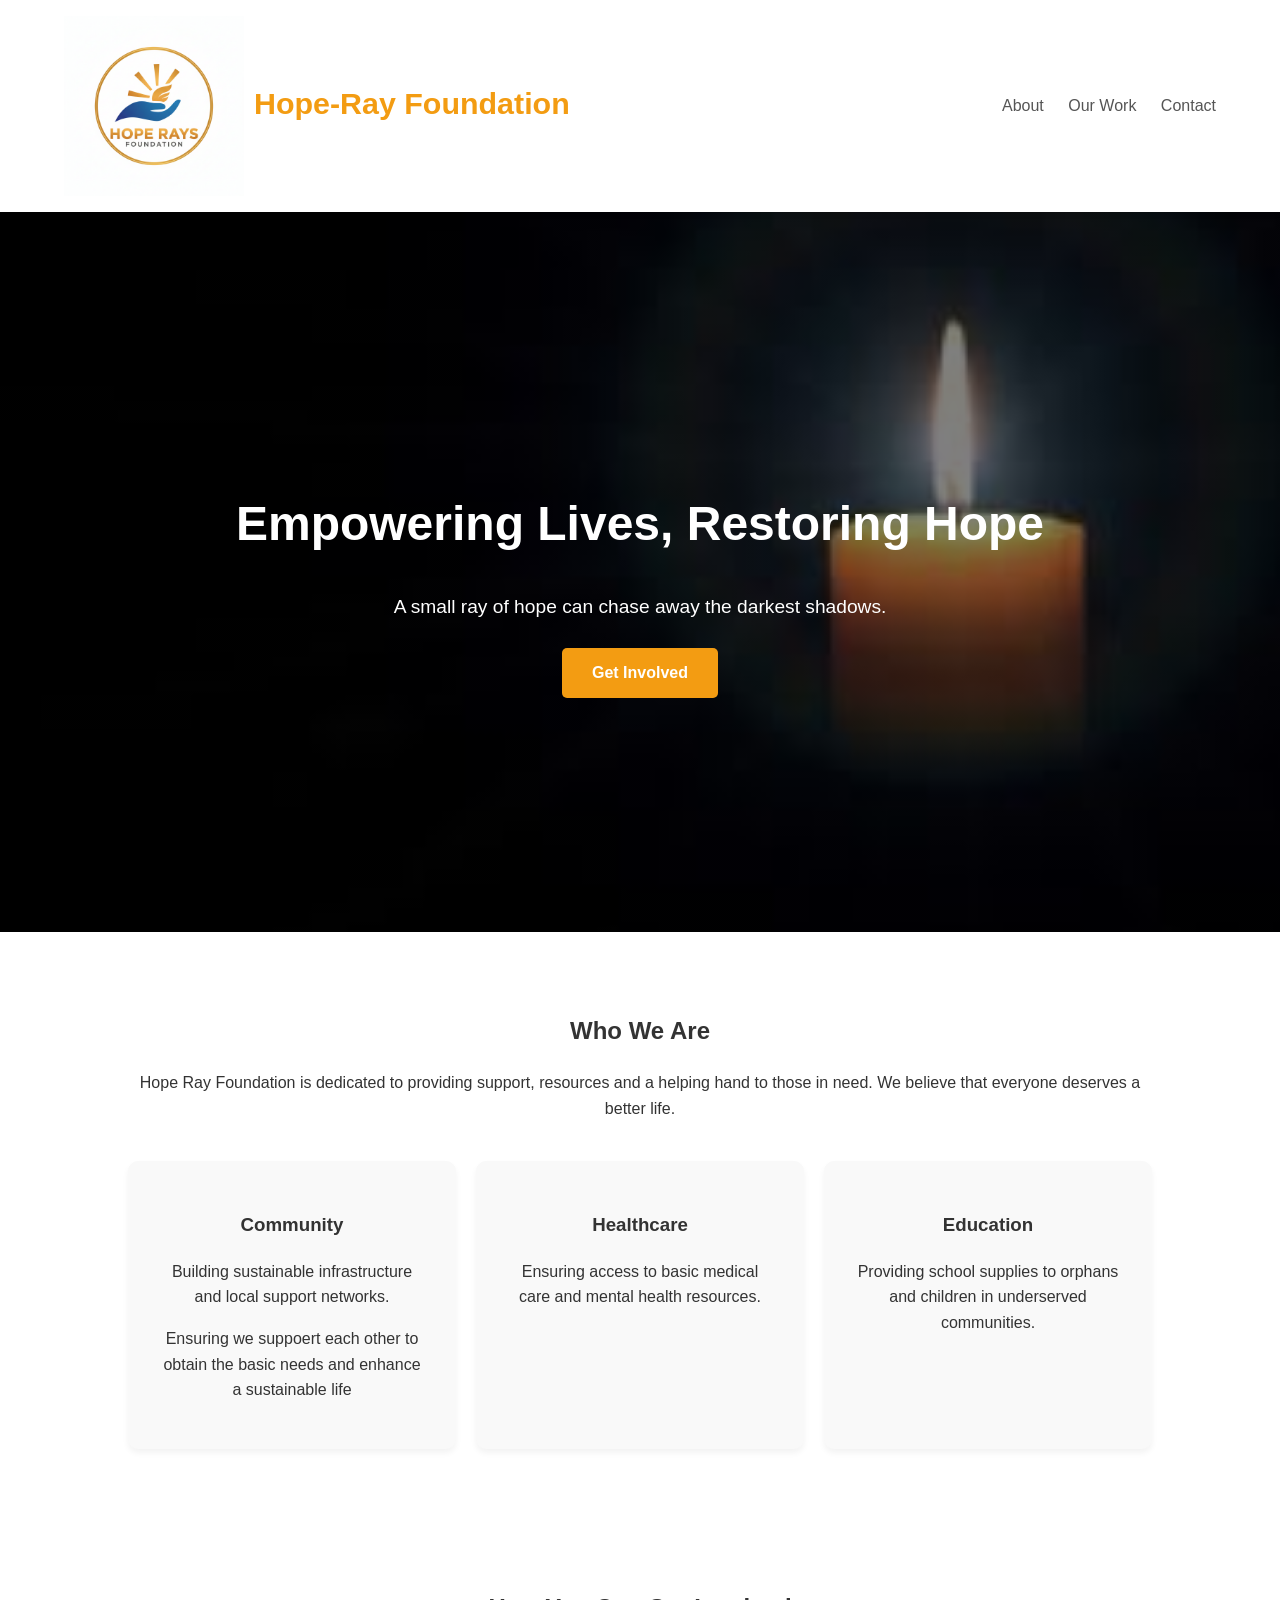
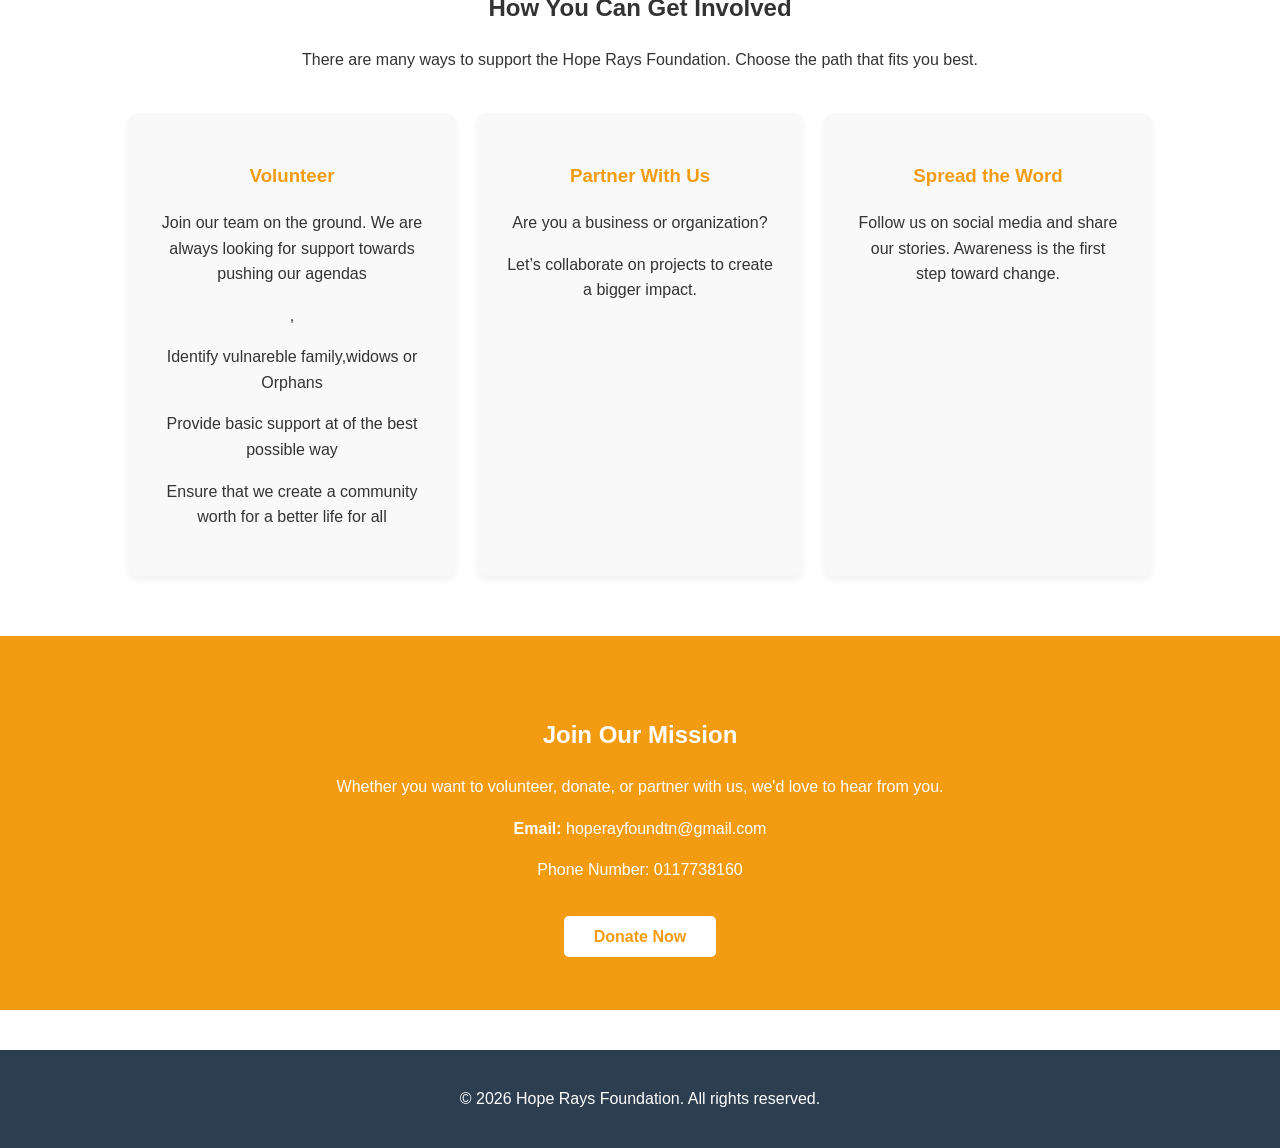
==== index.html @ 2abd7b2b "Rename index.html.html to index.html" ====
<!DOCTYPE html>
<html lang="en">

<head>
    <link rel="stylesheet" href="hope.css">
    <meta charset="UTF-8">
    <meta name="viewport" content="width=device-width, initial-scale=1.0">
    <title>

        </div>Hope-Rays Foundation | Lighting the Path Forward
    </title>

    <style>
        /* Basic Styling */
        body {
            font-family: 'Segoe UI', Tahoma, Geneva, Verdana, sans-serif;
            margin: 0;
            line-height: 1.6;
            color: #333;
            scroll-behavior: smooth;
        }

        /* Colors & Layout */
        header {
            background: #fff;
            padding: 1rem 5%;
            display: flex;
            justify-content: space-between;
            align-items: center;
            box-shadow: 0 2px 5px rgba(0, 0, 0, 0.1);
            position: sticky;
            top: 0;
            z-index: 1000;
        }

        .logo {
            font-size: 1.9rem;
            font-weight: bold;
            color: #f39c12;
            /* Golden Ray Color */
        }

        nav a {
            margin-left: 20px;
            text-decoration: none;
            color: #555;
            font-weight: 500;
        }

        /* Hero Section */
        .hero {
            background: linear-gradient(rgba(0, 0, 0, 0.5), rgba(0, 0, 0, 0.5)),
                url('[data-uri]') no-repeat center center/cover;
            height: 80vh;
            color: white;
            display: flex;
            flex-direction: column;
            justify-content: center;
            align-items: center;
            text-align: center;
            padding: 0 20px;
        }

        .hero h1 {
            font-size: 3rem;
            margin-bottom: 10px;
        }

        .hero p {
            font-size: 1.2rem;
            margin-bottom: 25px;
        }

        .btn {
            background: #f39c12;
            color: white;
            padding: 12px 30px;
            text-decoration: none;
            border-radius: 5px;
            font-weight: bold;
            transition: background 0.3s;
        }

        .btn:hover {
            background: #e67e22;
        }

        /* Sections */
        .container {
            padding: 60px 10%;
            text-align: center;
        }

        .grid {
            display: grid;
            grid-template-columns: repeat(auto-fit, minmax(250px, 1fr));
            gap: 20px;
            margin-top: 40px;
        }

        .card {
            padding: 30px;
            border-radius: 10px;
            background: #f9f9f9;
            box-shadow: 0 4px 6px rgba(0, 0, 0, 0.05);
        }

        footer {
            background: #2c3e50;
            color: white;
            text-align: center;
            padding: 20px;
            margin-top: 40px;
        }
    </style>
</head>

<body>

    <header>

        <div class="logo"><img src="logo.png"
                style="height: 180px; vertical-align: middle; margin-right: 10px;">Hope-Ray Foundation</div>
        <nav>
            <a href="#about">About</a>
            <a href="#mission">Our Work</a>
            <a href="#contact">Contact</a>
        </nav>
    </header>

    <section class="hero">
        <h1>Empowering Lives, Restoring Hope</h1>
        <p>A small ray of hope can chase away the darkest shadows.</p>
        <a href="#contact" class="btn">Get Involved</a>
    </section>

    <section id="about" class="container">
        <h2>Who We Are</h2>
        <p>Hope Ray Foundation is dedicated to providing support, resources and a helping hand to those in need. We
            believe that everyone deserves a better life.</p>

        <div class="grid">
            <div class="card">
                <h3>Community</h3>
                <p>Building sustainable infrastructure and local support networks.</p>
                <p>Ensuring we suppoert each other to obtain the basic needs and enhance a sustainable life</p>
            </div>
            <div class="card">
                <h3>Healthcare</h3>
                <p>Ensuring access to basic medical care and mental health resources.</p>
            </div>
            <div class="card">
                <h3>Education</h3>
                <p>Providing school supplies to orphans and children in underserved communities.</p>
            </div>
        </div>
    </section>
    <section id="mission" class="container" style="background: #fff;">
        <h2>How You Can Get Involved</h2>
        <p>There are many ways to support the Hope Rays Foundation. Choose the path that fits you best.</p>

        <div class="grid">
            <div class="card">
                <h3 style="color: #f39c12;">Volunteer</h3>
                <p>Join our team on the ground. We are always looking for support towards pushing our agendas</p>,
                <p>Identify vulnareble family,widows or Orphans </p>
                <P>Provide basic support at of the best possible way</p>
                <p>Ensure that we create a community worth for a better life for all</p>
            </div>
            <div class="card">
                <h3 style="color: #f39c12;">Partner With Us</h3>
                <p>Are you a business or organization?</p>
                <p>Let’s collaborate on projects to create a bigger impact.</p>
            </div>
            <div class="card">
                <h3 style="color: #f39c12;">Spread the Word</h3>
                <p>Follow us on social media and share our stories. Awareness is the first step toward change.</p>
            </div>
        </div>
    </section>

    </section>

    <section id="contact" class="container" style="background: #f39c12; color: white;">
        <h2>Join Our Mission</h2>
        <p>Whether you want to volunteer, donate, or partner with us, we'd love to hear from you.</p>
        <p><strong>Email:</strong> hoperayfoundtn@gmail.com</p>
        <p>Phone Number: 0117738160</p>

        <br>
        <a href="#" class="btn" style="background: white; color: #f39c12;">Donate Now</a>
    </section>


    <footer>
        <p>&copy; 2026 Hope Rays Foundation. All rights reserved.</p>
    </footer>

</body>

</html>
---- hope.css ----
.logo img. {
    height: 180px;
    width: auto;
    vertical-align: middle;
    margin-right: 15px;
}

.logo {
    font-size: 48px;
}
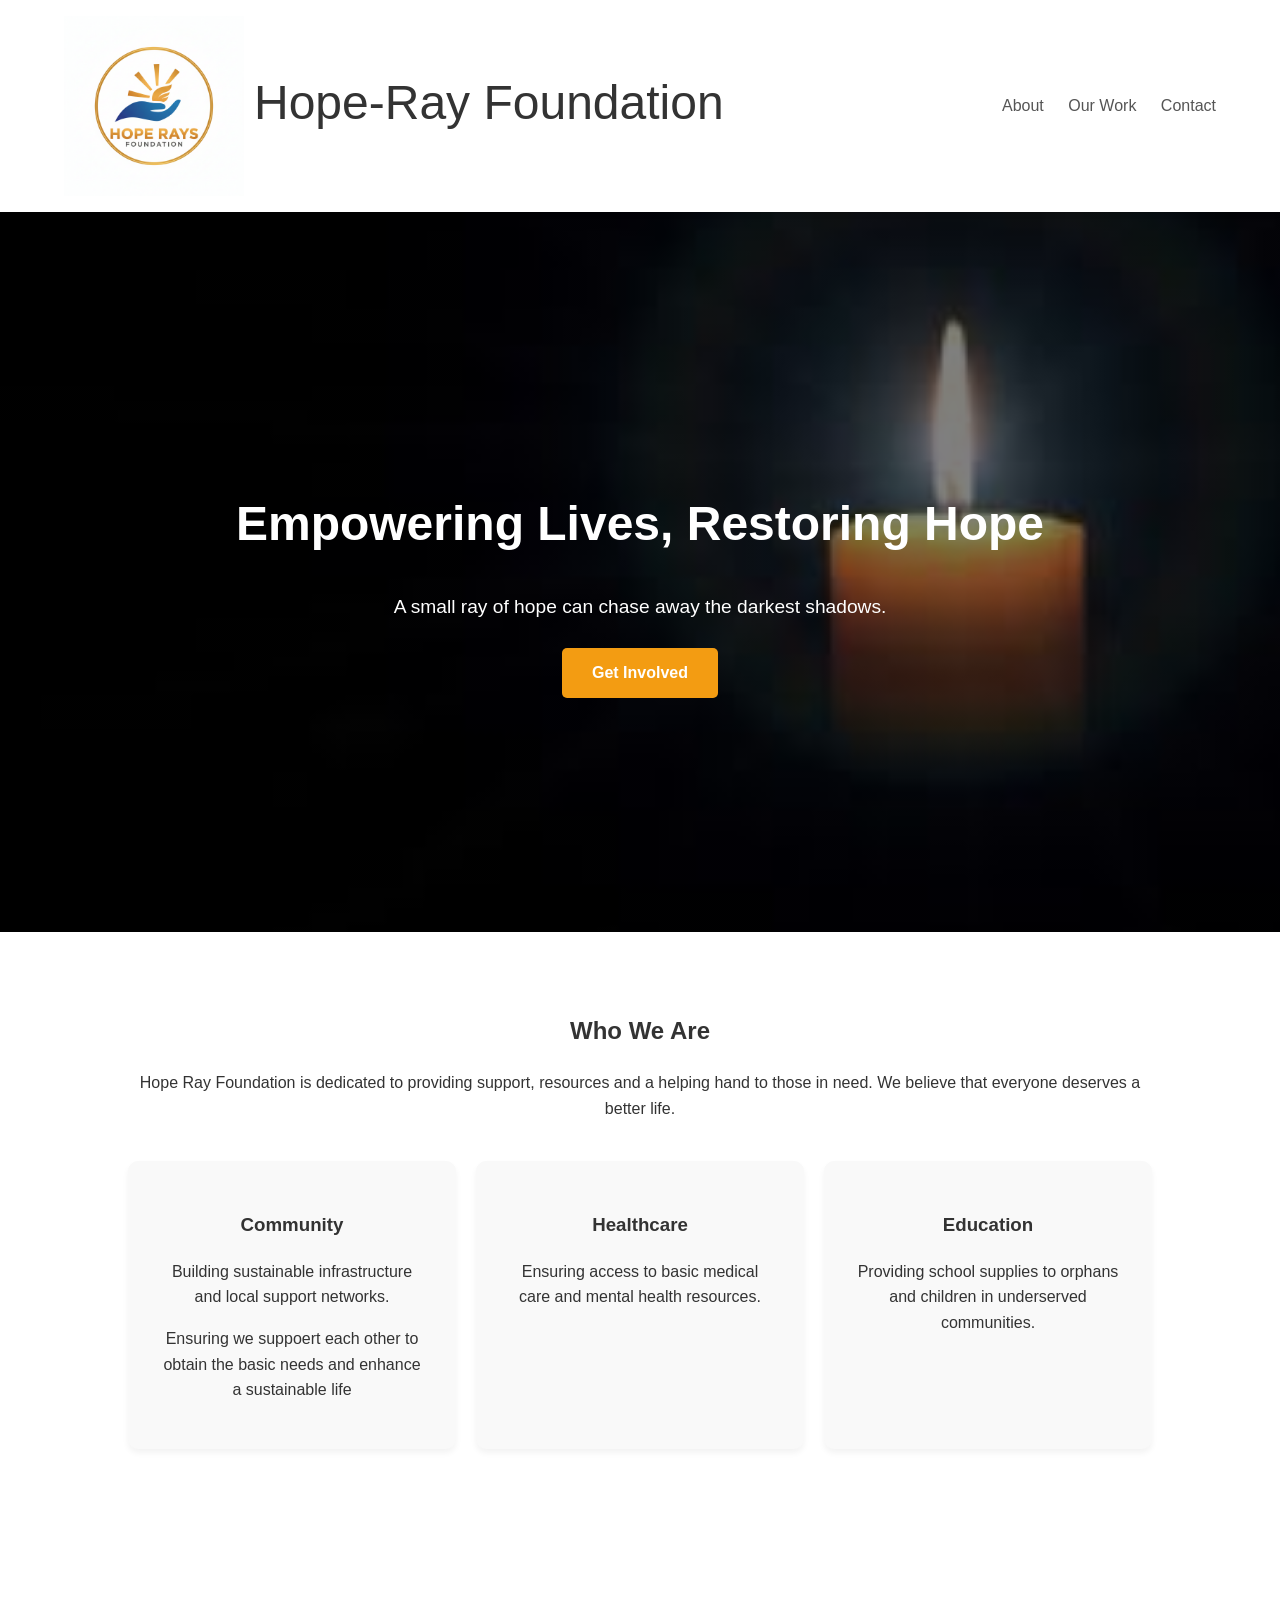
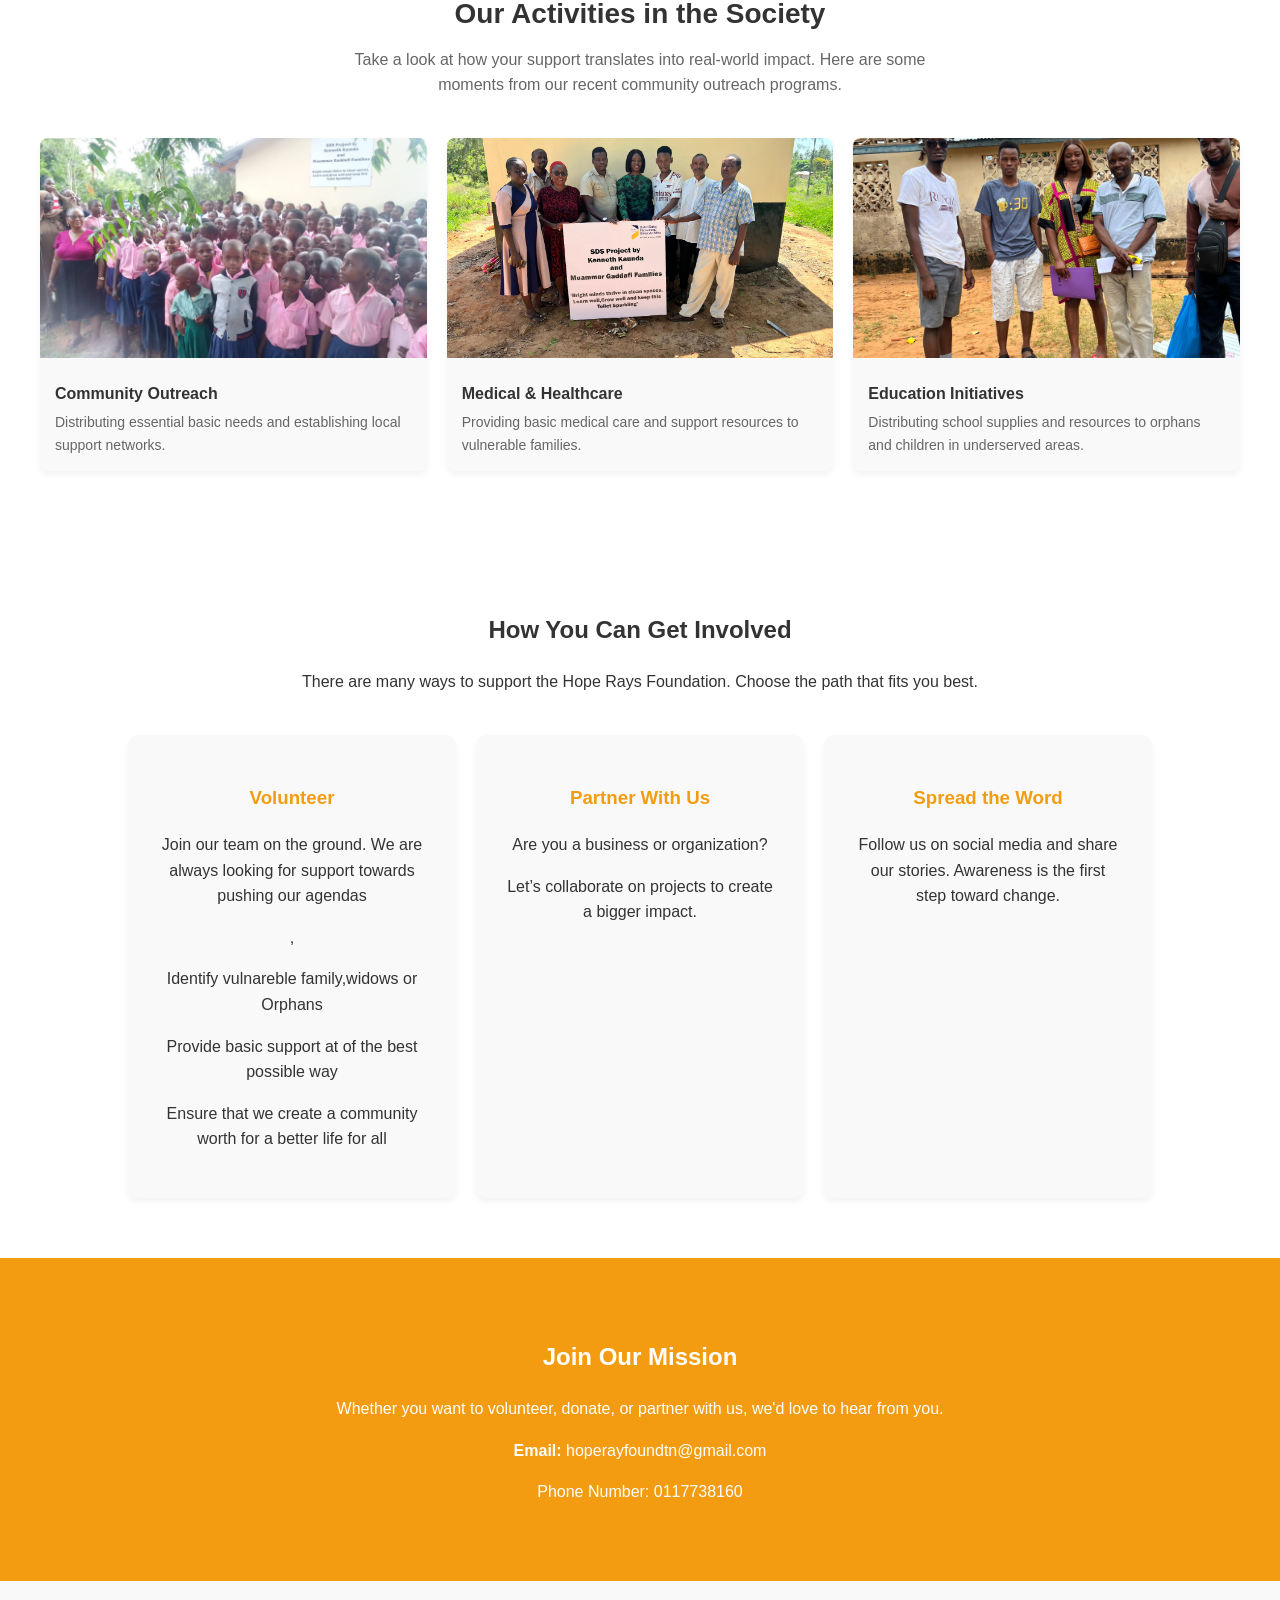
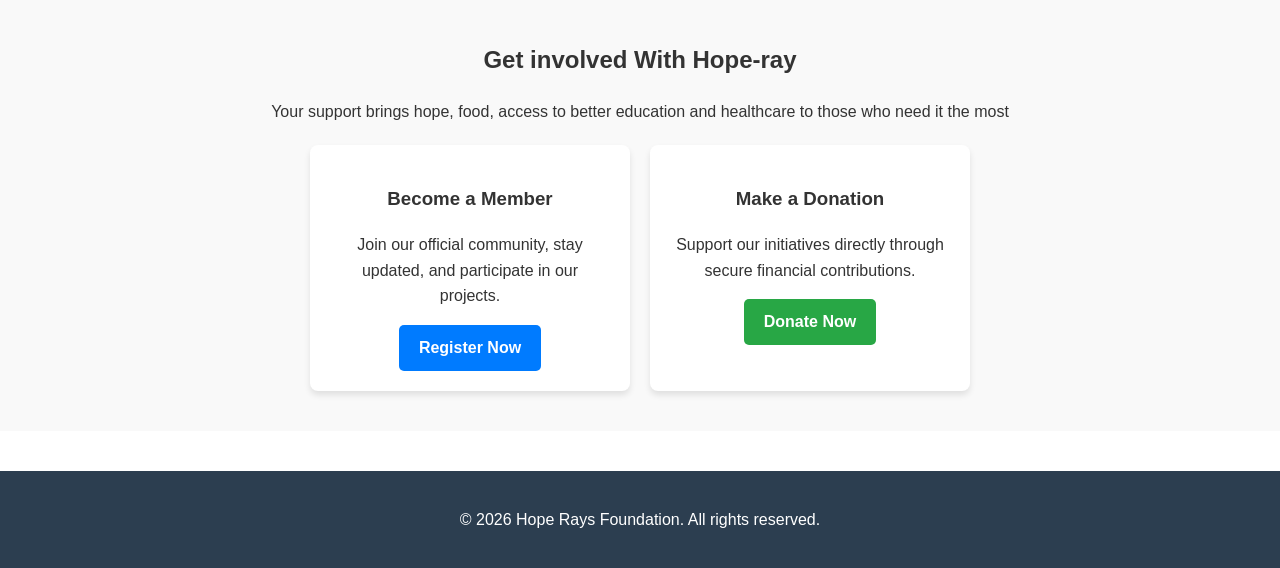
==== commit 568db6f2: "Added membership registration, donation box, and actitivities gallery" ====
--- a/index.html
+++ b/index.html
@@ -33,7 +33,7 @@
             z-index: 1000;
         }
 
-        .logo {
+        z RFGB N .logo {
             font-size: 1.9rem;
             font-weight: bold;
             color: #f39c12;
@@ -155,6 +155,55 @@
             </div>
         </div>
     </section>
+    <section id="activities-gallery" style="padding: 60px 20px; background-color: #ffffff; text-align: center;">
+        <h2 style="color: #333; margin-bottom: 10px; font-size: 28px;">Our Activities in the Society</h2>
+        <p style="color: #666; max-width: 600px; margin: 0 auto 40px auto; line-height: 1.6;">
+            Take a look at how your support translates into real-world impact. Here are some moments from our recent
+            community outreach programs.
+        </p>
+        <div
+            style="display: grid; grid-template-columns: repeat(auto-fit, minmax(280px, 1fr)); gap: 20px; max-width: 1200px; margin: 0 auto; padding: 0 10px;">
+
+            <div style="background: #f9f9f9; border-radius: 8px; overflow: hidden; box-shadow: 0 4px 6px rgba(0,0,0,0.05); transition: transform 0.2s;"
+                onmouseover="this.style.transform='scale(1.02)'" onmouseout="this.style.transform='scale(1)'">
+                <img src="images\infrastructure -support.jpg.jpg" alt="Community Support"
+                    style="width: 100%; height: 220px; object-fit: cover;">
+                <div style="padding: 15px; text-align: left;">
+                    <h4 style="margin: 0 0 5px 0; color: #333;">Community Outreach</h4>
+                    <p style="margin: 0; color: #666; font-size: 14px;">Distributing essential basic needs and
+                        establishing
+                        local support networks.</p>
+                </div>
+            </div>
+
+            <div style="background: #f9f9f9; border-radius: 8px; overflow: hidden; box-shadow: 0 4px 6px rgba(0,0,0,0.05); transition: transform 0.2s;"
+                onmouseover="this.style.transform='scale(1.02)'" onmouseout="this.style.transform='scale(1)'">
+                <img src="images/cummunty-support.jpg.jpg" alt="Healthcare Initiative"
+                    style="width: 100%; height: 220px; object-fit: cover;">
+                <div style="padding: 15px; text-align: left;">
+                    <h4 style="margin: 0 0 5px 0; color: #333;">Medical & Healthcare</h4>
+                    <p style="margin: 0; color: #666; font-size: 14px;">Providing basic medical care and support
+                        resources to
+                        vulnerable families.</p>
+                </div>
+            </div>
+
+            <div style="background: #f9f9f9; border-radius: 8px; overflow: hidden; box-shadow: 0 4px 6px rgba(0,0,0,0.05); transition: transform 0.2s;"
+                onmouseover="this.style.transform='scale(1.02)'" onmouseout="this.style.transform='scale(1)'">
+                <img src="images/IMG-20250922-WA0077.jpg" alt="Education Support"
+                    style="width: 100%; height: 220px; object-fit: cover;">
+                <div style="padding: 15px; text-align: left;">
+                    <h4 style="margin: 0 0 5px 0; color: #333;">Education Initiatives</h4>
+                    <p style="margin: 0; color: #666; font-size: 14px;">Distributing school supplies and resources to
+                        orphans
+                        and children in underserved areas.</p>
+                </div>
+            </div>
+
+        </div>
+    </section>
+
+    </section>
     <section id="mission" class="container" style="background: #fff;">
         <h2>How You Can Get Involved</h2>
         <p>There are many ways to support the Hope Rays Foundation. Choose the path that fits you best.</p>
@@ -187,14 +236,82 @@
         <p><strong>Email:</strong> hoperayfoundtn@gmail.com</p>
         <p>Phone Number: 0117738160</p>
 
-        <br>
-        <a href="#" class="btn" style="background: white; color: #f39c12;">Donate Now</a>
-    </section>
-
+
+    </section>
+
+    <section id="get involved" style="padding: 40px 20px;text-align:center; background-color:#f9f9f9;">
+        <h2> Get involved With Hope-ray</h2>
+        <p>Your support brings hope, food, access to better education and healthcare to those who need it the most</p>
+
+        <div style="display: flex;justify-content: center; gap: 20px; flex-wrap: wrap; margin-top: 20px;">
+            <div
+                style="background: white; padding: 20px; border-radius: 8px; box-shadow: 0 4px 6px rgba(0, 0, 0, 0.1); width: 280px;">
+                <h3>Become a Member </h3>
+                <p>Join our official community, stay updated, and participate in our projects.</p>
+                <a href="https://docs.google.com/forms/d/e/1FAIpQLSc2BR2_KTvfeZrK3zXF7maYymaF1fsvY8gj-SrQhajZjZpxqg/viewform?usp=publish-editor"
+                    target="_blank"
+                    style="display: inline-block; background-color: #007bff; color: white; padding: 10px 20px; text-decoration: none; border-radius: 5px; font-weight: bold;">Register
+                    Now</a>
+            </div>
+
+            <div
+                style="background: white; padding: 20px; border-radius: 8px; box-shadow: 0 4px 6px rgba(0,0,0,0.1); width: 280px;">
+                <h3>Make a Donation</h3>
+                <p>Support our initiatives directly through secure financial contributions.</p>
+                <a href="#donation-details" onclick="showDonationBox()"
+                    style="display: inline-block; background-color: #28a745; color: white; padding: 10px 20px; text-decoration: none; border-radius: 5px; font-weight: bold;">Donate
+                    Now</a>
+            </div>
+        </div>
+
+
+    </section>
+    <section id="donation-details"
+        style="display: none; padding: 40px 20px; background-color: #f9f9f9; text-align: center;">
+        <div
+            style="padding: 30px; margin: 0 auto; max-width: 500px; border: 1px solid #ddd; border-radius: 8px; text-align: left; background-color: white; box-shadow: 0 4px 6px rgba(0,0,0,0.05);">
+            <h3 style="text-align: center; color: #28a745; margin-top: 0; font-size: 24px;">How to Donate</h3>
+            <p style="text-align: center; color: #666;">Your generosity directly supports our clean water, education,
+                and
+                healthcare initiatives.</p>
+
+            <hr style="border: 0; border-top: 1px solid #eee; margin: 20px 0;">
+
+            <h4 style="color: #333; margin-bottom: 5px;">1. M-Pesa (Buy Goods)</h4>
+            <p style="margin-top: 0; line-height: 1.6; color: #555;">
+                • Go to your M-Pesa Menu<br>
+                • Select <strong>Lipa Na M-Pesa</strong><br>
+                • Select <strong>Buy Goods and Services</strong><br>
+                • Enter Till Number: <strong style="color: #28a745; font-size: 18px;">[Enter Your Till
+                    Here]</strong><br>
+                • Enter Amount and your PIN to complete.
+            </p>
+
+            <h4 style="color: #333; margin-bottom: 5px; margin-top: 25px;">2. Mobile Money / Send Money</h4>
+            <p style="margin-top: 0; line-height: 1.6; color: #555;">
+                • Send Directly to: <strong>0117738160</strong><br>
+                • Account Name: <strong>Hope Rays Foundation</strong>
+            </p>
+        </div>
+    </section>
 
     <footer>
         <p>&copy; 2026 Hope Rays Foundation. All rights reserved.</p>
     </footer>
+    <script>
+        function showDonationBox() {
+            // Find the donation box by its ID
+            var donationBox = document.getElementById("donation-details");
+
+            // Change its style from 'none' to 'block' so it becomes visible
+            donationBox.style.display = "block";
+
+            // Smoothly scroll down to the donation box so the user sees it immediately
+            setTimeout(function () {
+                donationBox.scrollIntoView({ behavior: 'smooth' });
+            }, 100);
+        }
+    </script>
 
 </body>
 
